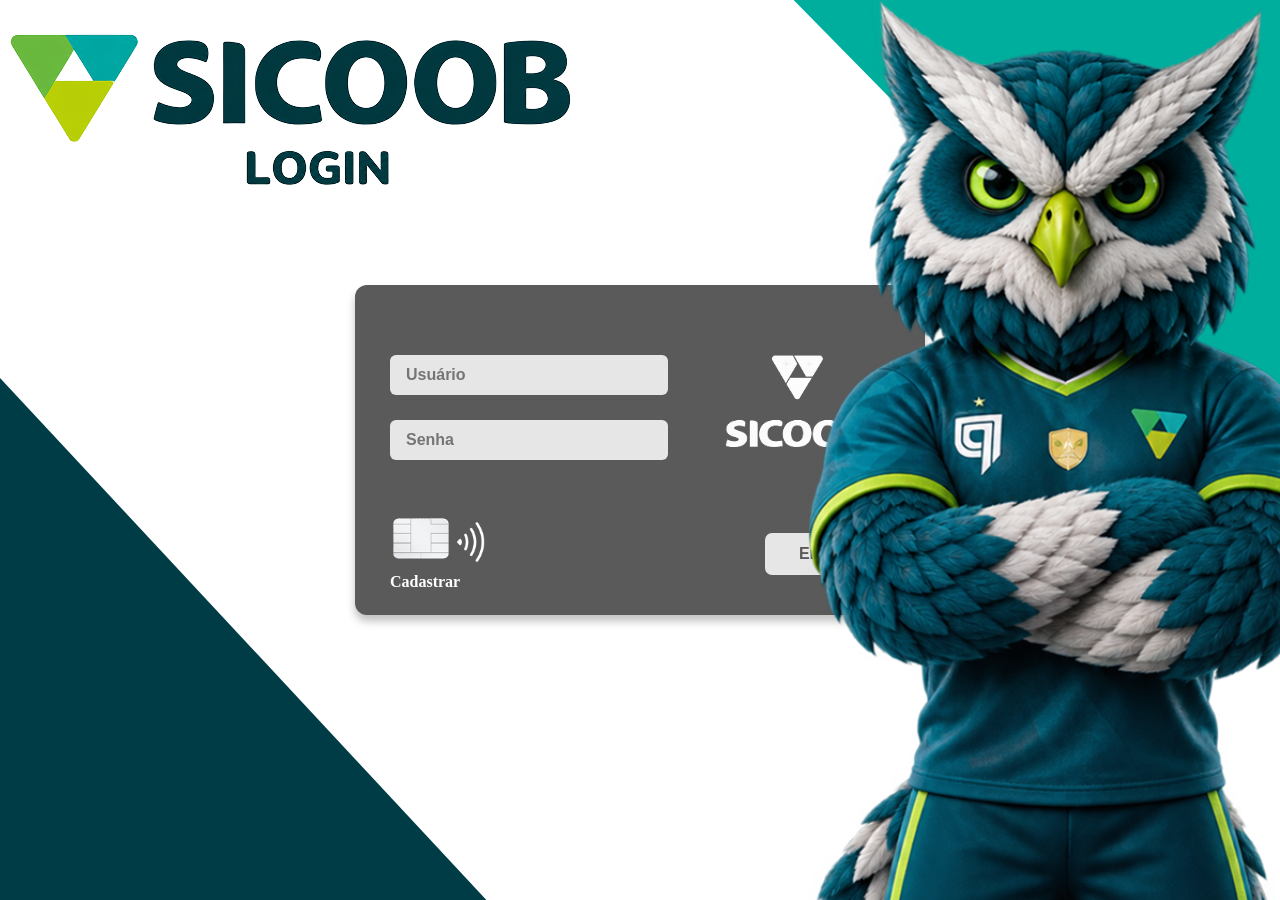
==== index.html @ 3ce2a37f "1.0" ====
<!DOCTYPE html>
<html lang="en">
<head>
    <meta charset="UTF-8">
    <meta name="viewport" content="width=device-width, initial-scale=1.0">
    <title>Document</title>
    <link rel="stylesheet" href="css/Login.css">
</head>
<body>
    <main>
        <section class="conteiner">
            <div class="logo">
                <img src="img/logo.png" alt="Logo do Sicoob">
            </div>
            <div class="form">
                <input type="text" placeholder="Usuário"><br>
                <input class="senha" type="password" placeholder="Senha">
                <button>Entrar</button>
                <a href="">Cadastrar</a>
                <img class="logo-cartao" src="img/Logo2.png" alt="Logo">
                <img class="nome-cartao" src="img/Sicoob.png" alt="Logo">
                <img class="chip" src="img/chip.png" alt="Logo">
                <img class="rede" src="img/rede.png" alt="Logo">
            </div>
            <div class="mascote">
                <img src="img/mascote.png" alt="mascote">
            </div>
            <div class="verde"></div>
            <div class="verdeEscuro"></div>
        </section>
    </main>
</body>
</html>
---- css/Login.css ----
body{
    margin: 0;
}

.conteiner{
  position: relative;
  width: 100vw;
  height: 100vh;
  background: white;
  overflow: hidden;
}
.verde{
    position: absolute;
    top: 0;
    right: 0;
    width: 38%;
    height: 55%;
    background: #00AE9D;
    clip-path: polygon(0 0, 100% 0, 100% 100%);
    z-index: 0;
}

.verdeEscuro{
    position: absolute;
    bottom: 0;
    left: 0;
    width: 38%;
    height: 58%;
    background: #003C46;
    clip-path: polygon(0 0, 100% 100%, 0 100%);
    z-index: 0;
}

.mascote{
    position: absolute;
    right: 0;
    bottom: -5px;
    z-index: 1;
}

.mascote img{
    height: 100vh;
}

.form{
    position: absolute;
    top: 50%;
    left: 50%;
    transform: translate(-50%, -50%);
    width: 570px;
    height: 330px;
    background: #5a5a5a;
    border-radius: 12px;
    box-shadow: 0 6px 8px rgba(0, 0, 0, 0.25);
    z-index: 1;
    padding-top: 45px;
    box-sizing: border-box;
}

.form input{
    display: block;
    width: 260px;
    height: 38px;
    margin-top: 25px;
    margin-left: 35px;
    border: 0;
    border-radius: 6px;
    background: #e6e6e6;
    color: #5a5a5a;
    font-size: 16px;
    font-weight: bold;
    padding-left: 16px;
    outline: none;
}

.form br{
    display: none;
}

.form button{
    position: absolute;
    right: 45px;
    bottom: 40px;
    width: 115px;
    height: 42px;
    border: 0;
    border-radius: 7px;
    background: #e6e6e6;
    color: #5a5a5a;
    font-size: 16px;
    font-weight: bold;
}

.form a{
    position: absolute;
    left: 35px;
    bottom: 24px;
    color: white;
    font-size: 16px;
    font-weight: bold;
    text-decoration: none;
}

.form img{
    position: absolute;
}

.logo-cartao{
    right: 100px;
    top: 65px;
    width: 55px;
}

.nome-cartao{
    right: 55px;
    top: 125px;
    width: 145px;
}

.chip{
    left: 35px;
    bottom: 52px;
    width: 62px;
}

.rede{
    left: 95px;
    bottom: 52px;
    width: 42px;
}

.logo{
    position: relative;
    z-index: 1;
}
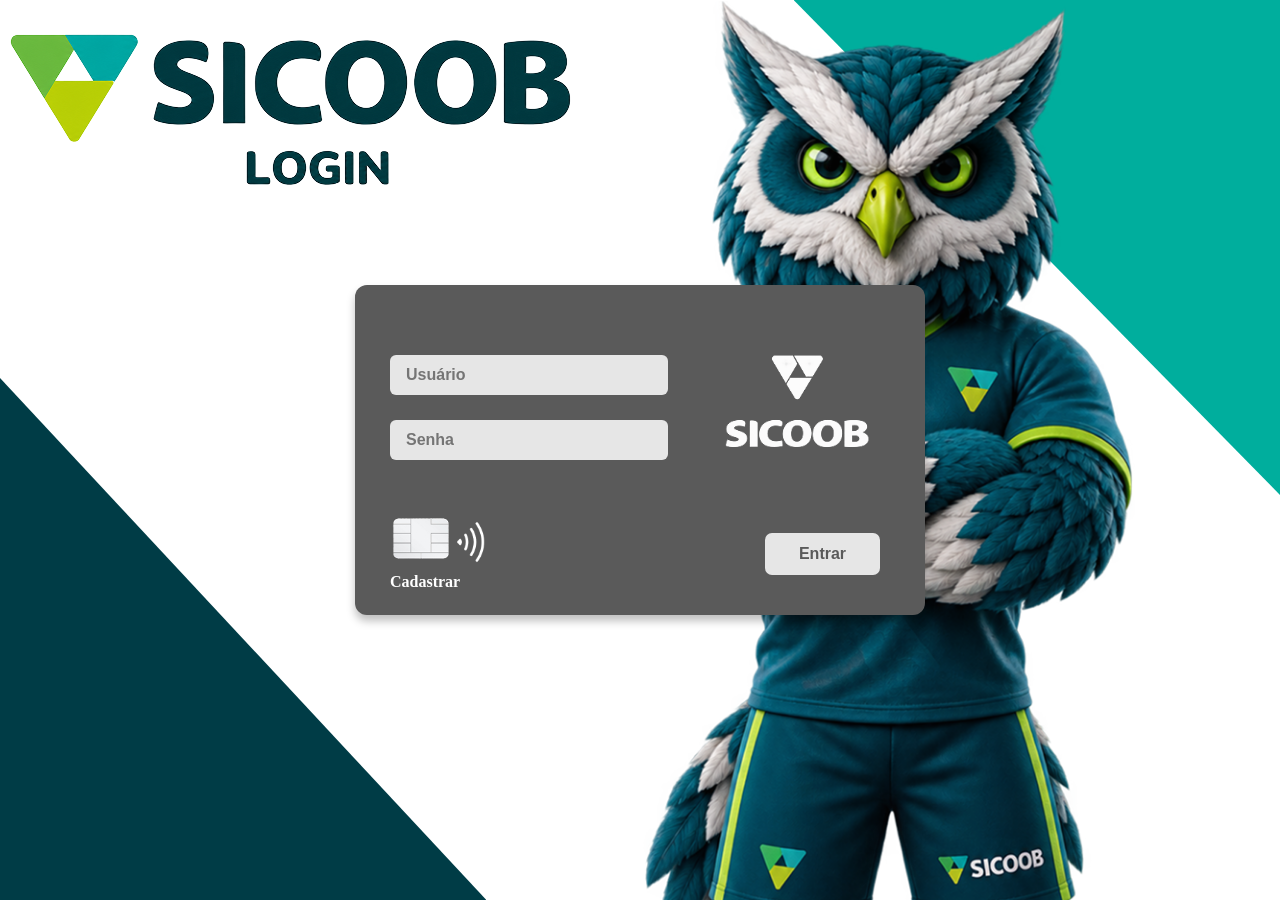
==== commit 95cb8d73: "2.0" ====
--- a/index.html
+++ b/index.html
@@ -1,5 +1,5 @@
 <!DOCTYPE html>
-<html lang="en">
+<html lang="pt-BR">
 <head>
     <meta charset="UTF-8">
     <meta name="viewport" content="width=device-width, initial-scale=1.0">
@@ -7,21 +7,22 @@
     <link rel="stylesheet" href="css/Login.css">
 </head>
 <body>
+
     <main>
         <section class="conteiner">
             <div class="logo">
                 <img src="img/logo.png" alt="Logo do Sicoob">
             </div>
-            <div class="form">
-                <input type="text" placeholder="Usuário"><br>
-                <input class="senha" type="password" placeholder="Senha">
-                <button>Entrar</button>
+            <form class="form">
+                <input type="text" placeholder="Usuário" id="usuario">
+                <input class="senha" type="password" placeholder="Senha" id="senha2">
+                <button id="button">Entrar</button>
                 <a href="">Cadastrar</a>
                 <img class="logo-cartao" src="img/Logo2.png" alt="Logo">
                 <img class="nome-cartao" src="img/Sicoob.png" alt="Logo">
                 <img class="chip" src="img/chip.png" alt="Logo">
                 <img class="rede" src="img/rede.png" alt="Logo">
-            </div>
+            </form>
             <div class="mascote">
                 <img src="img/mascote.png" alt="mascote">
             </div>
@@ -30,4 +31,5 @@
         </section>
     </main>
 </body>
+<script src="js/Login.js"></script>
 </html>
--- a/css/Login.css
+++ b/css/Login.css
@@ -52,7 +52,7 @@
     background: #5a5a5a;
     border-radius: 12px;
     box-shadow: 0 6px 8px rgba(0, 0, 0, 0.25);
-    z-index: 1;
+    z-index: 2;
     padding-top: 45px;
     box-sizing: border-box;
 }
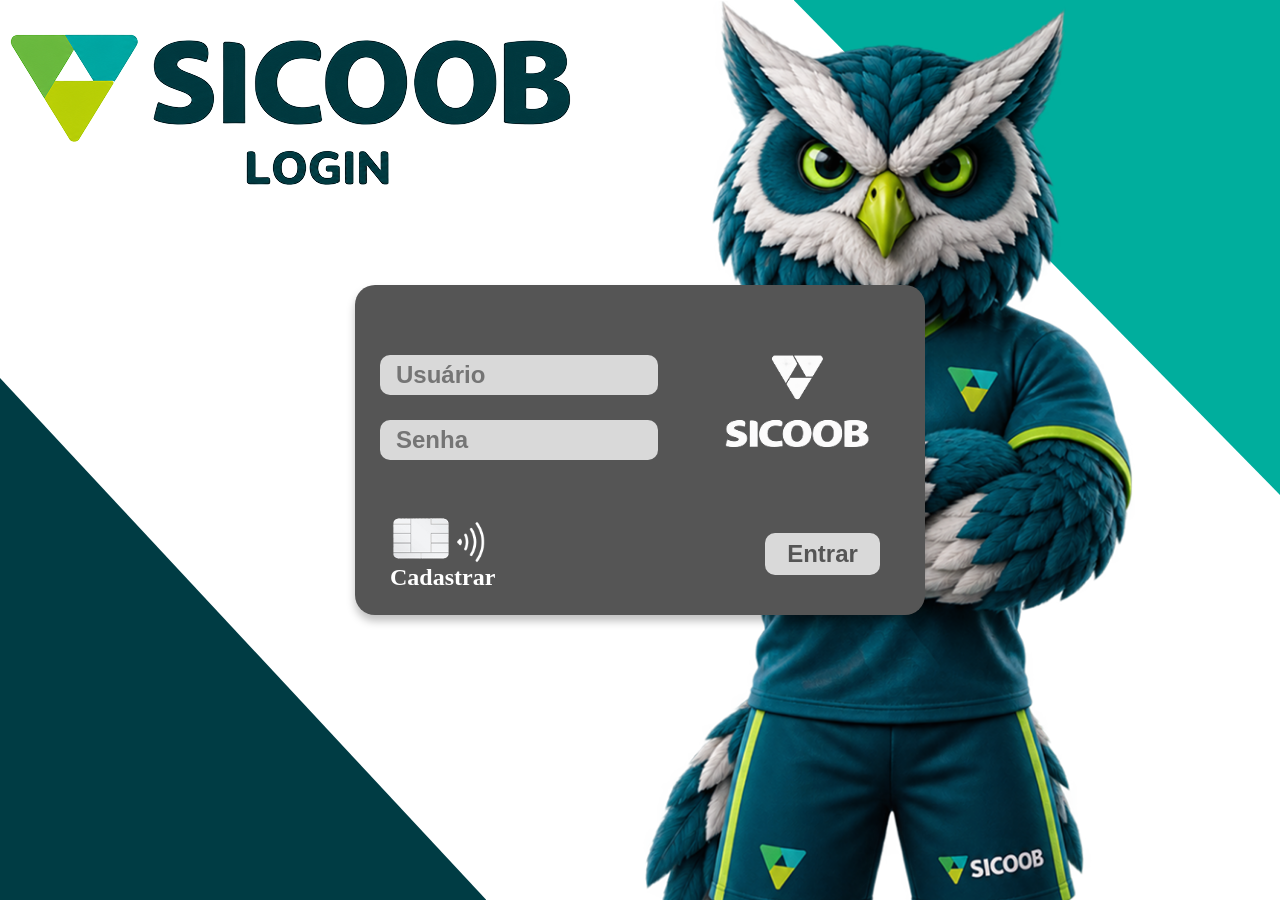
==== commit 7a63fd70: "3.0" ====
--- a/index.html
+++ b/index.html
@@ -4,7 +4,7 @@
     <meta charset="UTF-8">
     <meta name="viewport" content="width=device-width, initial-scale=1.0">
     <title>Document</title>
-    <link rel="stylesheet" href="css/Login.css">
+    <link rel="stylesheet" href="css/Login2.0.css">
 </head>
 <body>
 
--- a/css/Login2.0.css
+++ b/css/Login2.0.css
@@ -0,0 +1,234 @@
+:root{
+    --verde: #00AE9D;
+    --Verde-Escuro: #003C44;
+    --Cinza: #555555;
+    --Cinza-Claro: #D9D9D9;
+    --Branco: #FFFFFF;
+
+    /*Borda*/
+    --Borda: 10px;
+    --Borda-cartao: 20px;
+    
+    /*Letra*/
+    --Letra: 24px;
+    --cor-letra: #555555;
+
+    /*cortar*/
+    --overflow: hidden;
+
+    /*Z-index*/
+    --camada0: 0;
+    --camada1: 1;
+    
+    
+}
+
+
+
+body{
+    margin: 0;
+}
+
+.conteiner{
+  position: relative;
+  width: 100vw;
+  height: 100vh;
+  background: var(--Branco);
+  overflow: hidden;
+}
+.verde{
+    position: absolute;
+    top: 0;
+    right: 0;
+    width: 38%;
+    height: 55%;
+    background: var(--verde);
+    clip-path: polygon(0 0, 100% 0, 100% 100%);
+    z-index: var(--camada0);
+}
+
+.verdeEscuro{
+    position: absolute;
+    bottom: 0;
+    left: 0;
+    width: 38%;
+    height: 58%;
+    background: var(--Verde-Escuro);
+    clip-path: polygon(0 0, 100% 100%, 0 100%);
+    z-index: var(--camada0);
+}
+
+.mascote{
+    position: absolute;
+    right: 0;
+    bottom: -5px;
+    z-index: var(--camada1);
+}
+
+.mascote img{
+    height: 100vh;
+}
+
+.form{
+    position: absolute;
+    top: 50%;
+    left: 50%;
+    transform: translate(-50%, -50%);
+    width: 570px;
+    height: 330px;
+    background:var(--Cinza);
+    border-radius: var(--Borda-cartao);
+    box-shadow: 0 6px 8px rgba(0, 0, 0, 0.25);
+    z-index: 2;
+    padding-top: 45px;
+    box-sizing: border-box;
+}
+
+.form input{
+    display: block;
+    width: 260px;
+    height: 38px;
+    margin: 25px 0 0 25px;
+    border: 0;
+    border-radius: var(--Borda);
+    background: var(--Cinza-Claro);
+    color: var(--cor-letra);
+    font-size: var(--Letra);
+    font-weight: bold;
+    padding-left: 16px;
+    outline: none;
+}
+
+.form br{
+    display: none;
+}
+
+.form button{
+    position: absolute;
+    right: 45px;
+    bottom: 40px;
+    width: 115px;
+    height: 42px;
+    border: 0;
+    border-radius: var(--Borda);
+    background: var(--Cinza-Claro);
+    color: var(--cor-letra);
+    font-size: var(--Letra);
+    font-weight: bold;
+}
+
+.form a{
+    position: absolute;
+    left: 35px;
+    bottom: 24px;
+    color: white;
+    font-size: var(--Letra);
+    font-weight: bold;
+    text-decoration: none;
+}
+
+.form img{
+    position: absolute;
+}
+
+.logo-cartao{
+    right: 100px;
+    top: 65px;
+    width: 55px;
+}
+
+.nome-cartao{
+    right: 55px;
+    top: 125px;
+    width: 145px;
+}
+
+.chip{
+    left: 35px;
+    bottom: 52px;
+    width: 62px;
+}
+
+.rede{
+    left: 95px;
+    bottom: 52px;
+    width: 42px;
+}
+
+.logo{
+    position: relative;
+    z-index: var(--camada1);
+}
+
+@media (max-width: 768px) {
+    .conteiner{
+        width: calc(100% - 30px);
+        position: relative;
+        background: var(--Branco);
+        overflow: hidden;
+    }
+    
+   .form{
+    position: absolute;
+    transform: translate(-50%, -50%);
+    width: 380px;
+    height: 480px;
+    background:var(--Cinza);
+    border-radius: var(--Borda-cartao);
+    box-shadow: 0 6px 8px rgba(0, 0, 0, 0.25);
+    z-index: 2;
+   padding-top: 110px;
+    box-sizing: border-box;
+    
+    
+   }
+
+   .mascote{
+    display:none;
+}
+.logo{
+   display:none;
+}
+.form input{
+    display: block;
+    width: 300px;
+    height: 38px;
+    margin-top: 25px;
+    margin-left: 25px;
+    
+    border: 0;
+    border-radius: var(--Borda);
+    background: var(--Cinza-Claro);
+    color: var(--cor-letra);
+    font-size: var(--Letra);
+    font-weight: bold;
+    padding-left: 16px;
+    outline: none;
+}
+
+.form button{
+    position: absolute;
+    right: 36px;
+    bottom: 150px;
+    width: 115px;
+    height: 38px;
+    border: 0;
+    border-radius: var(--Borda);
+    background: var(--Cinza-Claro);
+    color: var(--cor-letra);
+    font-size: var(--Letra);
+    font-weight: bold;
+}
+
+.logo-cartao{
+    right: 300px;
+    top: 30px;
+    width: 55px;
+}
+
+.nome-cartao{
+    right: 140px;
+    top: 30px;
+    width: 145px;
+}
+}
